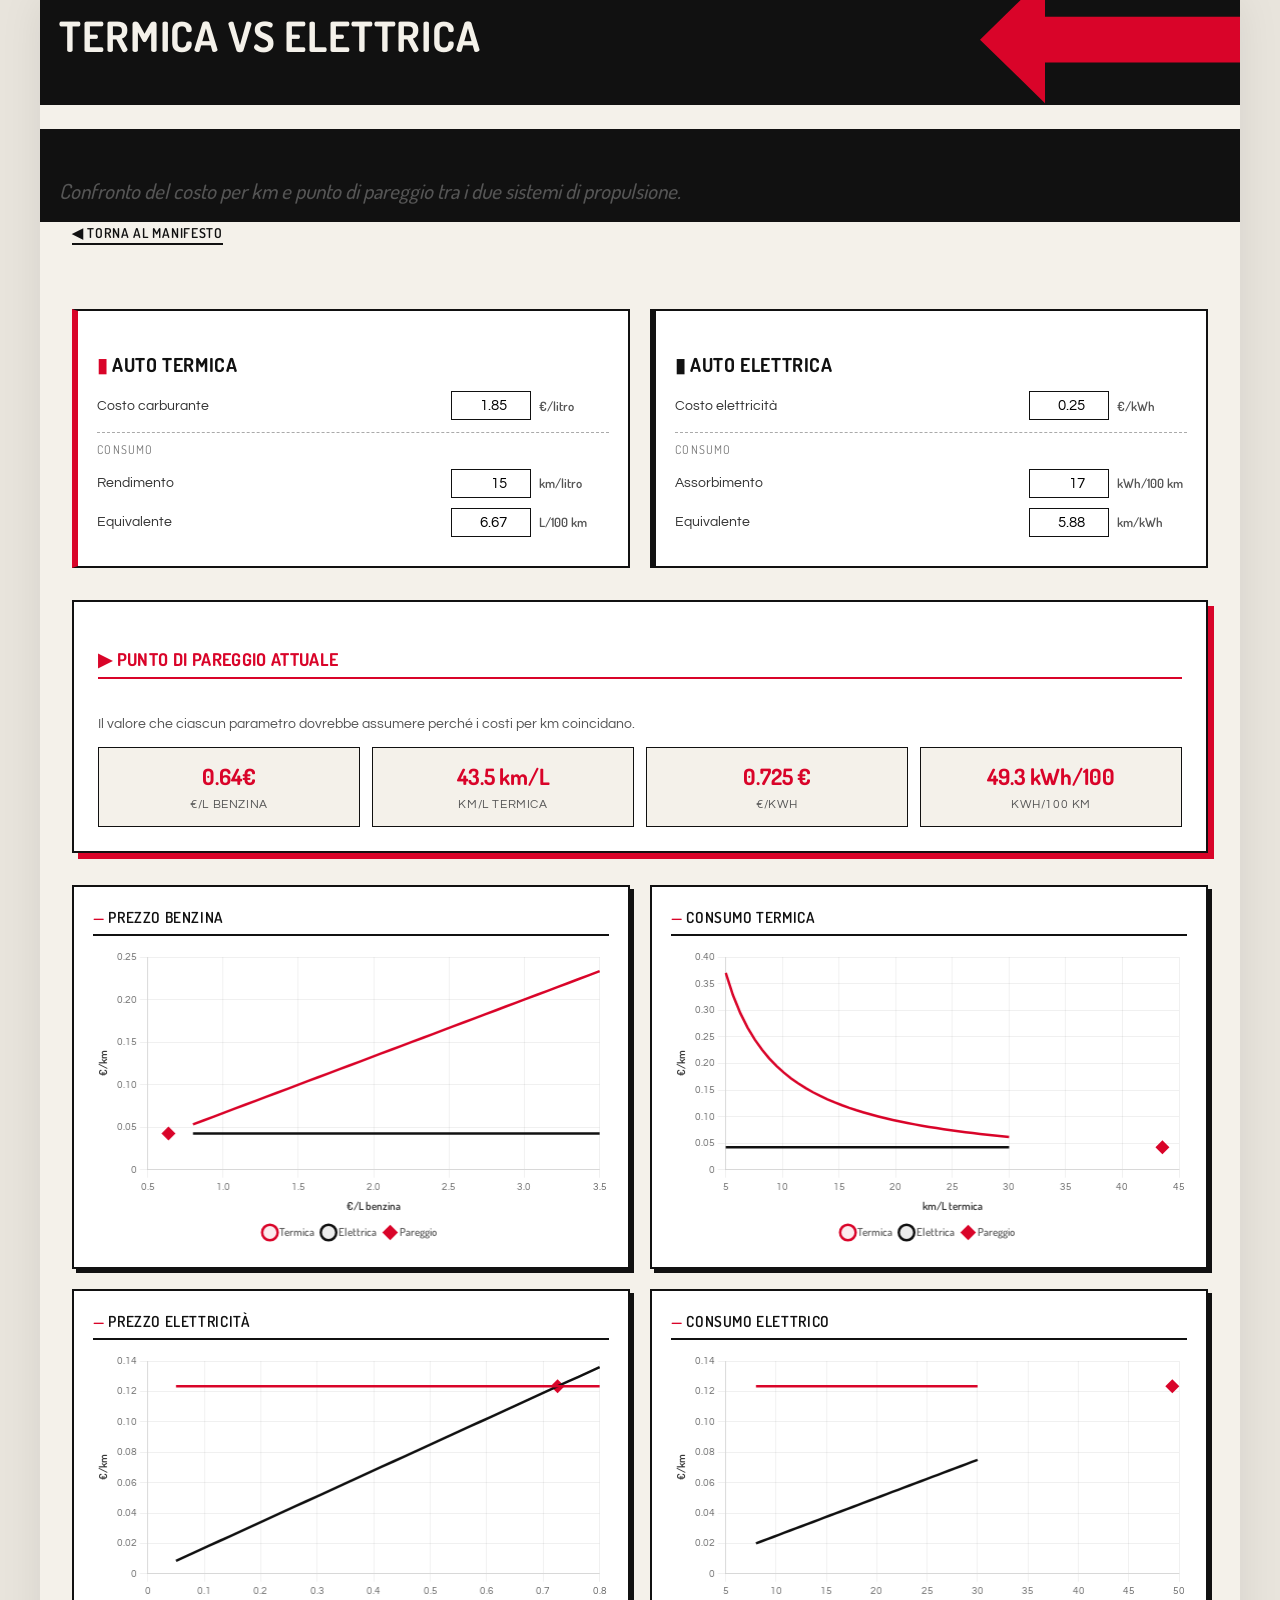
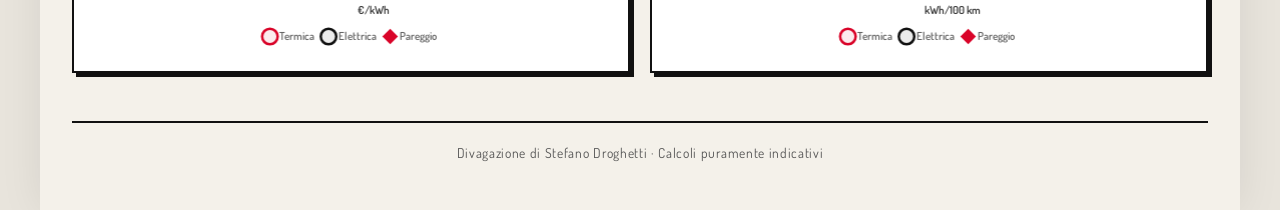
==== progetti/auto-elettriche/index.html @ 1bbe425d "Aggiunto comparatore termica vs elettrica nelle divagazioni" ====
<!DOCTYPE html>
<html lang="it">
<head>
<meta charset="UTF-8">
<meta name="viewport" content="width=device-width, initial-scale=1.0">
<title>Termica vs Elettrica — Divagazioni</title>
<meta name="description" content="Confronto del costo per km e punto di pareggio tra auto termica ed elettrica.">
<link rel="icon" type="image/png" href="/favicon.png">
<link rel="stylesheet" href="/style.css">

<style>
  /* === Font locali dal sito principale === */
  @font-face {
    font-family: 'Dosis';
    font-style: normal;
    font-weight: 600;
    src: url('/fonts/Dosis-SemiBold.ttf') format('truetype');
  }
  @font-face {
    font-family: 'Dosis';
    font-style: normal;
    font-weight: 700;
    src: url('/fonts/Dosis-Bold.ttf') format('truetype');
  }
  @font-face {
    font-family: 'Questrial';
    src: url('/fonts/Questrial-Regular.ttf') format('truetype');
  }

  /* === Base costruttivista === */
  * { box-sizing: border-box; margin: 0; padding: 0; }
  body {
    font-family: 'Questrial', sans-serif;
    background: #e8e4dc;
    color: #111;
    line-height: 1.45;
    padding: 0;
  }
  main {
    background: #f4f1ea;
    max-width: 1200px;
    margin: 0 auto;
    padding: 3rem 2rem;
    box-shadow: 0 0 40px rgba(0,0,0,0.08);
  }

  /* === Header costruttivista (banda nera + freccia rossa) === */
  .page-header {
    position: relative;
    background: #111;
    padding: 0.8em 1.2rem;
    margin: -3rem -2rem 0;
  }
  .page-header h1 {
    font-family: 'Dosis', sans-serif;
    font-weight: 700;
    color: #f4f1ea;
    font-size: clamp(1.6rem, 5vw, 2.6rem);
    text-transform: uppercase;
    letter-spacing: 0.02em;
    position: relative;
    z-index: 2;
  }
  .page-header .arrow {
    position: absolute;
    right: 0;
    top: 50%;
    transform: translateY(-50%);
    height: 160%;
    width: clamp(100px, 22vw, 260px);
    background: #d90429;
    clip-path: polygon(0 50%, 25% 0, 25% 32%, 100% 32%, 100% 68%, 25% 68%, 25% 100%);
    z-index: 1;
  }
  .page-header .rule {
    height: 7px;
    background: #111;
    margin: 1rem 0 1.2rem;
    margin-left: -2rem;
    margin-right: -2rem;
  }
  .page-header .tagline {
    font-family: 'Questrial', sans-serif;
    font-size: 1.05rem;
    color: #1a1a1a;
    border-left: 7px solid #d90429;
    padding-left: 1.1rem;
    margin: 1.5rem 0 0.5rem;
    max-width: 46em;
  }
  .back-link {
    display: inline-block;
    font-family: 'Dosis', sans-serif;
    font-weight: 600;
    text-transform: uppercase;
    font-size: 0.85rem;
    color: #111;
    text-decoration: none;
    border-bottom: 2px solid #111;
    margin-bottom: 2rem;
    letter-spacing: 0.05em;
  }
  .back-link:hover {
    background: #d90429;
    color: #fff;
    border-bottom-color: #d90429;
  }

  /* === Form inputs === */
  .inputs {
    display: grid;
    grid-template-columns: 1fr 1fr;
    gap: 20px;
    margin: 2rem 0;
  }
  .group {
    background: #fff;
    border: 2px solid #111;
    padding: 1.2rem;
    position: relative;
  }
  .group.termica { border-left: 6px solid #d90429; }
  .group.elettrica { border-left: 6px solid #111; }
  .group h3 {
    font-family: 'Dosis', sans-serif;
    font-weight: 700;
    font-size: 1.2rem;
    text-transform: uppercase;
    letter-spacing: 0.03em;
    margin-bottom: 1rem;
    color: #111;
  }
  .group.termica h3::before { content: "▮ "; color: #d90429; }
  .group.elettrica h3::before { content: "▮ "; color: #111; }

  .field {
    display: grid;
    grid-template-columns: 1fr auto auto;
    align-items: center;
    gap: 8px;
    margin: 10px 0;
  }
  .field label {
    font-size: 0.9rem;
    color: #333;
  }
  .field input {
    width: 80px;
    padding: 6px 8px;
    border: 1px solid #111;
    font-family: 'Questrial', sans-serif;
    font-size: 0.95rem;
    text-align: right;
    background: #fff;
  }
  .field input:focus {
    outline: 2px solid #d90429;
    outline-offset: 1px;
  }
  .field .unit {
    font-size: 0.8rem;
    color: #555;
    font-family: 'Dosis', sans-serif;
    font-weight: 600;
    min-width: 70px;
  }
  .field-sep {
    border-top: 1px dashed #aaa;
    margin: 12px 0 8px;
    padding-top: 8px;
    font-size: 0.75rem;
    color: #777;
    font-family: 'Dosis', sans-serif;
    text-transform: uppercase;
    letter-spacing: 0.1em;
  }

  /* === Break even === */
  .break-even {
    background: #fff;
    border: 2px solid #111;
    padding: 1.5rem;
    margin: 2rem 0;
    box-shadow: 6px 6px 0 #d90429;
  }
  .break-even h3 {
    font-family: 'Dosis', sans-serif;
    font-weight: 700;
    font-size: 1.1rem;
    text-transform: uppercase;
    margin-bottom: 1rem;
    padding-bottom: 0.5rem;
    border-bottom: 2px solid #d90429;
  }
  .break-even h3::before { content: "▶ "; color: #d90429; }
  .be-grid {
    display: grid;
    grid-template-columns: repeat(4, 1fr);
    gap: 12px;
  }
  .be-item {
    background: #f4f1ea;
    border: 1px solid #111;
    padding: 12px 8px;
    text-align: center;
  }
  .be-item .val {
    font-family: 'Dosis', sans-serif;
    font-weight: 700;
    font-size: 1.4rem;
    color: #d90429;
  }
  .be-item .lbl {
    font-size: 0.75rem;
    color: #555;
    margin-top: 4px;
    text-transform: uppercase;
    letter-spacing: 0.05em;
  }

  /* === Charts === */
  .charts {
    display: grid;
    grid-template-columns: 1fr 1fr;
    gap: 20px;
    margin-top: 2rem;
  }
  .chart-card {
    background: #fff;
    border: 2px solid #111;
    padding: 1.2rem;
    box-shadow: 4px 4px 0 #111;
  }
  .chart-card h4 {
    font-family: 'Dosis', sans-serif;
    font-weight: 600;
    font-size: 0.95rem;
    text-transform: uppercase;
    letter-spacing: 0.04em;
    margin-bottom: 12px;
    padding-bottom: 6px;
    border-bottom: 2px solid #111;
  }
  .chart-card h4::before { content: "— "; color: #d90429; }
  canvas { max-height: 300px; }

  /* === Footer === */
  .page-footer {
    margin-top: 3rem;
    padding-top: 1.2rem;
    border-top: 2px solid #111;
    font-size: 0.85rem;
    color: #555;
    font-family: 'Dosis', sans-serif;
    letter-spacing: 0.05em;
  }

  /* === Responsive === */
  @media (max-width: 800px) {
    main { padding: 2rem 1rem; }
    .page-header { margin: -2rem -1rem 0; }
    .page-header .rule { margin-left: -1rem; margin-right: -1rem; }
    .inputs, .charts { grid-template-columns: 1fr; }
    .be-grid { grid-template-columns: repeat(2, 1fr); }
  }
</style>
</head>
<body>

<main>
  <header class="page-header">
    <h1>Termica vs Elettrica</h1>
    <div class="arrow" aria-hidden="true"></div>
  </header>
  <div class="page-header rule" style="margin-top:0"></div>
  <p class="page-header tagline" style="margin-top:1.5rem">
    Confronto del costo per km e punto di pareggio tra i due sistemi di propulsione.
  </p>

  <a href="/" class="back-link">◀ Torna al manifesto</a>

  <div class="inputs">
    <div class="group termica">
      <h3>Auto termica</h3>
      <div class="field">
        <label>Costo carburante</label>
        <input type="number" id="prezzoBenzina" value="1.85" step="0.01" min="0">
        <span class="unit">€/litro</span>
      </div>
      <div class="field-sep">Consumo</div>
      <div class="field">
        <label>Rendimento</label>
        <input type="number" id="kmPerLitro" value="15" step="0.1" min="0.1">
        <span class="unit">km/litro</span>
      </div>
      <div class="field">
        <label>Equivalente</label>
        <input type="number" id="litriPer100" value="6.67" step="0.1" min="0.1">
        <span class="unit">L/100 km</span>
      </div>
    </div>

    <div class="group elettrica">
      <h3>Auto elettrica</h3>
      <div class="field">
        <label>Costo elettricità</label>
        <input type="number" id="prezzoKwh" value="0.25" step="0.01" min="0">
        <span class="unit">€/kWh</span>
      </div>
      <div class="field-sep">Consumo</div>
      <div class="field">
        <label>Assorbimento</label>
        <input type="number" id="kwhPer100" value="17" step="0.1" min="0.1">
        <span class="unit">kWh/100 km</span>
      </div>
      <div class="field">
        <label>Equivalente</label>
        <input type="number" id="kmPerKwh" value="5.88" step="0.01" min="0.01">
        <span class="unit">km/kWh</span>
      </div>
    </div>
  </div>

  <div class="break-even">
    <h3>Punto di pareggio attuale</h3>
    <p style="font-size:0.85rem; color:#555; margin-bottom:12px;">
      Il valore che ciascun parametro dovrebbe assumere perché i costi per km coincidano.
    </p>
    <div class="be-grid">
      <div class="be-item"><div class="val" id="bePrezzoBenzina">—</div><div class="lbl">€/L benzina</div></div>
      <div class="be-item"><div class="val" id="beConsumoBenzina">—</div><div class="lbl">km/L termica</div></div>
      <div class="be-item"><div class="val" id="bePrezzoKwh">—</div><div class="lbl">€/kWh</div></div>
      <div class="be-item"><div class="val" id="beConsumoKwh">—</div><div class="lbl">kWh/100 km</div></div>
    </div>
  </div>

  <div class="charts">
    <div class="chart-card"><h4>Prezzo benzina</h4><canvas id="chart1"></canvas></div>
    <div class="chart-card"><h4>Consumo termica</h4><canvas id="chart2"></canvas></div>
    <div class="chart-card"><h4>Prezzo elettricità</h4><canvas id="chart3"></canvas></div>
    <div class="chart-card"><h4>Consumo elettrico</h4><canvas id="chart4"></canvas></div>
  </div>

  <footer class="page-footer">
    Divagazione di Stefano Droghetti · Calcoli puramente indicativi
  </footer>
</main>

<script src="./chart.min.js"></script>
<script>
  // === Helpers di calcolo ===
  const costoKmTermica = (prezzo, kmL) => kmL > 0 ? prezzo / kmL : Infinity;
  const costoKmElettrica = (prezzo, kwh100) => (prezzo * kwh100) / 100;

  // Conversioni unità
  const kmL_to_L100 = v => v > 0 ? 100 / v : Infinity;
  const L100_to_kmL = v => v > 0 ? 100 / v : Infinity;
  const kwh100_to_kmKwh = v => v > 0 ? 100 / v : Infinity;
  const kmKwh_to_kwh100 = v => v > 0 ? 100 / v : Infinity;

  // Break-even: valore di X che eguaglia i costi
  function breakEven(paramName, p) {
    const cE = costoKmElettrica(p.prezzoKwh, p.kwh100);
    const cT = costoKmTermica(p.prezzoBenzina, p.kmPerLitro);
    switch (paramName) {
      case 'prezzoBenzina': return cE * p.kmPerLitro;
      case 'kmPerLitro':    return cE > 0 ? p.prezzoBenzina / cE : Infinity;
      case 'prezzoKwh':     return p.kwh100 > 0 ? (cT * 100) / p.kwh100 : Infinity;
      case 'kwh100':        return p.prezzoKwh > 0 ? (cT * 100) / p.prezzoKwh : Infinity;
    }
  }

  // === Lettura e sincronizzazione parametri ===
  const ids = ['prezzoBenzina', 'kmPerLitro', 'litriPer100', 'prezzoKwh', 'kwhPer100', 'kmPerKwh'];

  function leggiParametri() {
    return {
      prezzoBenzina: parseFloat(document.getElementById('prezzoBenzina').value) || 0,
      kmPerLitro:    parseFloat(document.getElementById('kmPerLitro').value) || 0,
      prezzoKwh:     parseFloat(document.getElementById('prezzoKwh').value) || 0,
      kwh100:        parseFloat(document.getElementById('kwhPer100').value) || 0,
    };
  }

  function sincronizzaUnita(changedId) {
    if (changedId === 'kmPerLitro') {
      const v = parseFloat(document.getElementById('kmPerLitro').value) || 0;
      document.getElementById('litriPer100').value = v > 0 ? (100 / v).toFixed(2) : '';
    } else if (changedId === 'litriPer100') {
      const v = parseFloat(document.getElementById('litriPer100').value) || 0;
      document.getElementById('kmPerLitro').value = v > 0 ? (100 / v).toFixed(2) : '';
    } else if (changedId === 'kwhPer100') {
      const v = parseFloat(document.getElementById('kwhPer100').value) || 0;
      document.getElementById('kmPerKwh').value = v > 0 ? (100 / v).toFixed(2) : '';
    } else if (changedId === 'kmPerKwh') {
      const v = parseFloat(document.getElementById('kmPerKwh').value) || 0;
      document.getElementById('kwhPer100').value = v > 0 ? (100 / v).toFixed(2) : '';
    }
  }

  // === Grafici ===
  const charts = {};
  const COLORS = {
    termica:  { line: '#d90429', fill: 'rgba(217,4,41,0.08)' },
    elettrica:{ line: '#111',    fill: 'rgba(17,17,17,0.08)' },
  };

  function creaChart(id, labelX) {
    const ctx = document.getElementById(id).getContext('2d');
    charts[id] = new Chart(ctx, {
      type: 'line',
      data: {
        datasets: [
          {
            label: 'Termica',
            borderColor: COLORS.termica.line,
            backgroundColor: COLORS.termica.fill,
            borderWidth: 2.5,
            pointRadius: 0,
            tension: 0,
            fill: false,
          },
          {
            label: 'Elettrica',
            borderColor: COLORS.elettrica.line,
            backgroundColor: COLORS.elettrica.fill,
            borderWidth: 2.5,
            pointRadius: 0,
            tension: 0,
            fill: false,
          },
          {
            label: 'Pareggio',
            borderColor: 'transparent',
            backgroundColor: '#d90429',
            pointRadius: 7,
            pointStyle: 'rectRot',
            showLine: false,
          }
        ]
      },
      options: {
        responsive: true,
        maintainAspectRatio: false,
        plugins: {
          legend: {
            position: 'bottom',
            labels: {
              font: { family: 'Dosis, sans-serif', size: 11, weight: '600' },
              usePointStyle: true,
              boxWidth: 8
            }
          },
          tooltip: {
            backgroundColor: '#111',
            titleFont: { family: 'Dosis, sans-serif' },
            bodyFont: { family: 'Questrial, sans-serif' },
            callbacks: {
              label: ctx => `${ctx.dataset.label}: ${ctx.parsed.y.toFixed(4)} €/km`
            }
          }
        },
        scales: {
          x: {
            type: 'linear',
            title: {
              display: true,
              text: labelX,
              font: { family: 'Dosis, sans-serif', size: 11, weight: '600' },
              color: '#333'
            },
            grid: { color: 'rgba(0,0,0,0.06)' },
            ticks: { font: { family: 'Questrial, sans-serif', size: 10 } }
          },
          y: {
            title: {
              display: true,
              text: '€/km',
              font: { family: 'Dosis, sans-serif', size: 11, weight: '600' },
              color: '#333'
            },
            beginAtZero: true,
            grid: { color: 'rgba(0,0,0,0.06)' },
            ticks: { font: { family: 'Questrial, sans-serif', size: 10 } }
          }
        }
      }
    });
  }

  creaChart('chart1', '€/L benzina');
  creaChart('chart2', 'km/L termica');
  creaChart('chart3', '€/kWh');
  creaChart('chart4', 'kWh/100 km');

  function linspace(a, b, n) {
    const arr = new Array(n);
    const step = (b - a) / (n - 1);
    for (let i = 0; i < n; i++) arr[i] = a + step * i;
    return arr;
  }

  function aggiornaChart(id, xs, yTerm, yElet, xBe, yBe) {
    const c = charts[id];
    c.data.datasets[0].data = xs.map((x, i) => ({ x, y: yTerm[i] }));
    c.data.datasets[1].data = xs.map((x, i) => ({ x, y: yElet[i] }));
    c.data.datasets[2].data = (isFinite(xBe) && isFinite(yBe)) ? [{ x: xBe, y: yBe }] : [];
    c.update('none');
  }

  function aggiorna() {
    const p = leggiParametri();
    const cE_fisso = costoKmElettrica(p.prezzoKwh, p.kwh100);
    const cT_fisso = costoKmTermica(p.prezzoBenzina, p.kmPerLitro);

    // 1) varia prezzo benzina
    const xs1 = linspace(0.8, 3.5, 40);
    const be1 = breakEven('prezzoBenzina', p);
    aggiornaChart('chart1', xs1,
      xs1.map(x => costoKmTermica(x, p.kmPerLitro)),
      xs1.map(() => cE_fisso),
      be1, cE_fisso);
    setText('bePrezzoBenzina', be1, '€', 2);

    // 2) varia km/L
    const xs2 = linspace(5, 30, 40);
    const be2 = breakEven('kmPerLitro', p);
    aggiornaChart('chart2', xs2,
      xs2.map(x => costoKmTermica(p.prezzoBenzina, x)),
      xs2.map(() => cE_fisso),
      be2, cE_fisso);
    setText('beConsumoBenzina', be2, ' km/L', 1);

    // 3) varia prezzo kWh
    const xs3 = linspace(0.05, 0.8, 40);
    const be3 = breakEven('prezzoKwh', p);
    aggiornaChart('chart3', xs3,
      xs3.map(() => cT_fisso),
      xs3.map(x => costoKmElettrica(x, p.kwh100)),
      be3, cT_fisso);
    setText('bePrezzoKwh', be3, ' €', 3);

    // 4) varia kWh/100km
    const xs4 = linspace(8, 30, 40);
    const be4 = breakEven('kwh100', p);
    aggiornaChart('chart4', xs4,
      xs4.map(() => cT_fisso),
      xs4.map(x => costoKmElettrica(p.prezzoKwh, x)),
      be4, cT_fisso);
    setText('beConsumoKwh', be4, ' kWh/100', 1);
  }

  function setText(id, value, suffix, decimals) {
    const el = document.getElementById(id);
    el.textContent = isFinite(value) ? value.toFixed(decimals) + suffix : '∞';
  }

  // === Event listeners ===
  ids.forEach(id => {
    document.getElementById(id).addEventListener('input', e => {
      sincronizzaUnita(id);
      aggiorna();
    });
  });

  aggiorna();
</script>

</body>
</html>
---- style.css ----
/* Reset e Base */
* { margin: 0; padding: 0; box-sizing: border-box; }

/* Font locali - sostituiscono Google Fonts */
@font-face {
    font-family: 'Dosis';
    font-style: normal;
    font-weight: 400;
    font-display: swap;
    src: url('/fonts/Dosis-Regular.ttf') format('truetype');
}

@font-face {
    font-family: 'Dosis';
    font-style: normal;
    font-weight: 500;
    font-display: swap;
    src: url('/fonts/Dosis-Medium.ttf') format('truetype');
}

@font-face {
    font-family: 'Dosis';
    font-style: normal;
    font-weight: 600;
    font-display: swap;
    src: url('/fonts/Dosis-SemiBold.ttf') format('truetype');
}

@font-face {
    font-family: 'Dosis';
    font-style: normal;
    font-weight: 700;
    font-display: swap;
    src: url('/fonts/Dosis-Bold.ttf') format('truetype');
}

@font-face {
    font-family: 'Questrial';
    font-style: normal;
    font-weight: 400;
    font-display: swap;
    src: url('/fonts/Questrial-Regular.ttf') format('truetype');
}

/* Sfondo della pagina (più scuro per creare il "frame") */
body {
    font-family: 'Questrial', sans-serif;
    background-color: #e8e4dc; /* Leggermente più scuro dell'attuale */
    color: #1a1a1a;
    line-height: 1.45;
    max-width: 1200px;
    margin: 0 auto;
    padding: 3rem 2rem;
}

/* Contenitore principale (la "colonna" del testo) */
main {
    background-color: #f4f1ea; /* Colore carta attuale */
    padding: 4rem 3rem;
    box-shadow: 0 0 40px rgba(0,0,0,0.08); /* Ombra leggera per stacco */
}

/* Tipografia */
h1, h2, h3 {
    font-family: 'Dosis', sans-serif;
    font-weight: 600; /* Manteniamo il peso elegante, non nerettone */
    text-transform: uppercase;
    letter-spacing: -0.01em; /* Kerning stretto */
    line-height: 1.1;
    color: #111;
}

h1 {
    font-size: clamp(2.6rem, 5.2vw, 4rem); /* +30% rispetto a prima */
    margin-bottom: 0.5rem;
}

h2 {
    font-size: 2.1rem; /* +30% rispetto a prima */
    margin-top: 2.5rem; 
    margin-bottom: 1rem;
    border-bottom: 2px solid #111;
    padding-bottom: 0.3rem;
    display: inline-block;
}

h3 {
    font-size: 1.4rem; /* +30% rispetto a prima */
    font-weight: 700;
    margin-top: 1.5rem;
    margin-bottom: 0.5rem;
    color: #d90429;
    letter-spacing: 0.02em;
}

.bio p {
    white-space: pre-line; /* Rispetta i ritorni a capo del testo */
    margin-bottom: 1.5rem;
}

p {
    white-space: pre-line;
    margin-bottom: 1rem;
}

.tagline {
    font-family: 'Dosis', sans-serif;
    font-size: 1.3rem;
    font-weight: 500;
    font-style: italic;
    color: #555;
    margin-bottom: 2rem;
    letter-spacing: 0;
}

.age {
    font-size: 0.9rem;
    color: #888;
    font-style: italic;
    margin-top: -0.5rem;
}

/* Sezioni specifiche */
.manifesto {
    border-left: 4px solid #d90429;
    padding-left: 1.5rem;
    margin: 2rem 0;
}

/* Stile Prompt (identico agli Eventi) */
.prompt-item {
    margin: 1.5rem 0;
    padding: 1.2rem;
    background-color: #fff;
    border: 2px solid #111;
    box-shadow: 4px 4px 0 #111;
    border-left: 4px solid #d90429; /* Dettaglio rosso */
}

.prompt-item h3 {
    margin-top: 0;
    margin-bottom: 0.8rem;
    font-size: 1.1rem;
    color: #d90429;
}

.prompt-box {
    background-color: transparent; /* Via il nero */
    padding: 0;
    border: none;
}

.prompt-box code {
    display: block;
    white-space: pre-wrap;
    color: #1a1a1a; /* Testo scuro */
    font-family: 'Courier New', monospace;
    font-size: 0.95rem;
    line-height: 1.5;
}

.prompt-desc {
    font-size: 0.95rem;
    color: #555;
    margin-bottom: 0.8rem;
    font-style: italic;
}

/* Liste e Link */
ul { list-style: none; padding-left: 0; }
li {
    margin-bottom: 0.8rem;
    font-size: 1.05rem;
    position: relative;
    padding-left: 1.2rem;
}
li::before {
    content: "■";
    color: #d90429;
    position: absolute;
    left: 0;
    font-size: 0.7rem;
    top: 0.35rem;
}

a {
    color: #111;
    text-decoration: none;
    border-bottom: 1px solid #111;
    transition: all 0.2s ease;
    font-weight: 700;
}
a:hover {
    background-color: #d90429;
    color: #fff;
    border-bottom-color: #d90429;
}

/* Eventi */
.event {
    margin: 1rem 0;
    padding: 1.2rem;
    background-color: #fff;
    border: 2px solid #111;
    box-shadow: 4px 4px 0 #111;
}
.event.future { border-left: 4px solid #d90429; }
.event.past { opacity: 0.5; box-shadow: none; border-style: dashed; }

/* Griglia Supporto */
.support-grid {
    display: grid;
    grid-template-columns: repeat(auto-fit, minmax(280px, 1fr));
    gap: 1.5rem;
    margin-top: 1.5rem;
}
.support-box {
    background-color: #fff;
    border: 2px solid #111;
    padding: 1.5rem;
    display: flex;
    flex-direction: column;
    gap: 0.8rem;
    transition: transform 0.2s ease;
    overflow: hidden;
}
.support-box:hover {
    transform: translate(-3px, -3px);
    box-shadow: 6px 6px 0 #111;
}
.support-box h3 {
    font-size: 1.3rem;
    color: #111;
    margin: 0;
    border-bottom: 2px solid #d90429;
    padding-bottom: 0.3rem;
}
.support-desc { font-size: 0.95rem; color: #555; flex-grow: 1; }
.support-link {
    display: inline-block;
    background-color: #111;
    color: #fff;
    padding: 0.6rem 1.2rem;
    text-align: center;
    border: none;
    text-decoration: none;
    font-family: 'Dosis', sans-serif;
    font-weight: 700;
    text-transform: uppercase;
    letter-spacing: 0.05em;
    font-size: 0.9rem;
}
.support-link:hover { background-color: #d90429; color: #fff; }
.support-iframe { width: 100%; display: flex; justify-content: center; }
.support-iframe iframe, .support-iframe form { max-width: 100%; border: none; }

/* Footer */
footer {
    margin-top: 4rem;
    padding-top: 1.5rem;
    border-top: 2px solid #111;
    font-size: 0.85rem;
    color: #555;
    text-align: center;
    font-family: 'Dosis', sans-serif;
    letter-spacing: 0.05em;
}

/* Scroll fluido */
html {
    scroll-behavior: smooth;
}

.site-nav ul {
    list-style: none;
    padding: 0;
    margin: 0;
}

.site-nav li {
    margin-bottom: 0.8rem;
    padding-left: 0;
    position: relative;
}

.site-nav li::before {
    content: none; /* Rimuove il quadratino rosso delle liste normali */
}

.site-nav a {
    font-family: 'Dosis', sans-serif;
    font-size: 12px;
    font-weight: 500;
    text-transform: uppercase;
    letter-spacing: 0.05em;
    color: #555;
    text-decoration: none;
    border-bottom: none;
    transition: all 0.2s ease;
    display: inline-block;
    padding-left: 0;
}

.site-nav a:hover {
    color: #d90429;
    padding-left: 8px;
    background-color: transparent;
}

/* Trattino rosso al hover */
.site-nav a::before {
    content: "—";
    color: #d90429;
    opacity: 0;
    margin-right: 4px;
    transition: opacity 0.2s ease;
}

.site-nav a:hover::before {
    opacity: 1;
}

/* =========================================
   MENU UNIVERSALE - Barra fissa in basso
   (desktop e mobile, stile banda da manifesto)
   ========================================= */
.site-nav {
    position: fixed;
    top: auto;
    bottom: 0;
    left: 0;
    right: 0;
    background-color: #111;
    border-top: 3px solid #d90429;  /* Il filetto rosso da poster */
    padding: 0.7rem 0;
    z-index: 1000;
    box-shadow: 0 -4px 14px rgba(0,0,0,0.25);
}

.site-nav ul {
    display: flex;
    flex-wrap: wrap;          /* I link vanno a capo invece di scorrere */
    justify-content: center;
    gap: 0.5rem 2.2rem;
    list-style: none;
    margin: 0 auto;
    padding: 0.4rem 1.5rem;
    max-width: 100%;
}

.site-nav ul::-webkit-scrollbar { display: none; }

.site-nav li {
    margin: 0;
    padding: 0;
    white-space: nowrap;
    flex-shrink: 0;
}

.site-nav li::before { content: none; }

.site-nav a {
    font-family: 'Dosis', sans-serif;
    font-size: 12px;
    font-weight: 600;
    text-transform: uppercase;
    letter-spacing: 0.1em;
    color: #f4f1ea;
    text-decoration: none;
    border-bottom: none;
    padding: 0;
    background: transparent;
}

.site-nav a::before { content: none; }

.site-nav a:hover {
    color: #d90429;
    background: transparent;
    padding: 0;
}

/* Spazio in fondo: la barra non deve coprire il footer */
body { padding-bottom: 4.5rem; }

}

/* Descrizioni sotto i link */
.link-desc {
    display: block;
    font-size: 0.9rem;
    color: #666;
    font-style: italic;
    margin-top: 0.3rem;
    font-weight: normal;
}

li a {
    font-weight: 700;
    text-decoration: none;
    border-bottom: 1px solid #111;
}

li a:hover {
    background-color: #d90429;
    color: #fff;
}

/* =========================================
   MOBILE - Rimuove il bordo scuro
   ========================================= */
@media (max-width: 768px) {
    body {
        background-color: #f4f1ea; /* Stesso colore del main, niente più bordo */
        padding-left: 0.5rem;
        padding-right: 0.5rem;
    }
    
    main {
        padding: 2rem 1rem; /* Riduci il padding su mobile */
    }
}

/* Descrizione piccola e giustificata nei box supporto */
.support-desc {
    font-family: 'Dosis', sans-serif;
    font-weight: 400;
    font-size: 0.75rem;
    line-height: 1.3;
    text-align: justify;
    hyphens: auto;
    color: #555;
    flex-grow: 1;
    margin: 0.5rem 0;
}

/* Hint per i box QR code */
.support-hint {
    font-size: 0.7rem;
    color: #d90429;
    font-style: italic;
    margin-top: 0.3rem;
}

/* Support box inner (per uniformare link e div) */
.support-box-inner {
    display: flex;
    flex-direction: column;
    gap: 0.5rem;
    height: 100%;
    text-decoration: none;
    color: inherit;
}

.support-box-inner:hover {
    color: inherit;
}

/* Modal per QR code */
.qrcode-modal {
    display: none;
    position: fixed;
    top: 0;
    left: 0;
    width: 100%;
    height: 100%;
    background-color: rgba(17, 17, 17, 0.9);
    z-index: 2000;
    justify-content: center;
    align-items: center;
    padding: 1rem;
}

.qrcode-modal.active {
    display: flex;
}

.modal-content {
    background-color: #f4f1ea;
    border: 3px solid #111;
    padding: 2rem;
    max-width: 400px;
    width: 100%;
    position: relative;
    box-shadow: 8px 8px 0 #d90429;
}

.modal-close {
    position: absolute;
    top: 0.5rem;
    right: 0.5rem;
    background: #111;
    color: #fff;
    border: none;
    width: 32px;
    height: 32px;
    font-size: 1.2rem;
    cursor: pointer;
    border-radius: 2px;
}

.modal-close:hover {
    background: #d90429;
}

.modal-content h3 {
    font-family: 'Dosis', sans-serif;
    font-size: 1.5rem;
    margin-bottom: 1.5rem;
    text-align: center;
    border-bottom: 2px solid #d90429;
    padding-bottom: 0.5rem;
}

.modal-qr-image {
    width: 100%;
    max-width: 300px;
    display: block;
    margin: 0 auto 1.5rem;
    border: 2px solid #111;
    background: #fff;
}

.modal-instructions {
    text-align: center;
    font-size: 0.9rem;
    color: #555;
    margin-bottom: 1rem;
}

.modal-mobile-hint {
    font-size: 0.75rem;
    color: #888;
    text-align: center;
    font-style: italic;
    border-top: 1px dashed #999;
    padding-top: 0.8rem;
    margin-top: 0.8rem;
}

/* === FIX LOGHI NEI BOX DI SUPPORTO === */
.support-logo {
    display: flex;
    justify-content: center;
    align-items: center;
    margin: 0.5rem 0 1rem;
}

/* Il CSS vince sugli attributi width/height in millimetri dentro l'SVG */
.support-logo svg {
    width: 96px;
    height: auto;
    max-width: 100%;
}

/* Il box intero è un link: neutralizza lo stile hover generico dei link
   (sfondo rosso e sottolineatura) che altrimenti sporca la descrizione */
a.support-box-inner,
a.support-box-inner:hover {
    background-color: transparent;
    color: inherit;
    border-bottom: none;
}

/* Loghi grandi: 80% della larghezza del box */
.support-logo svg {
    width: 80%;
    height: auto;
}

/* === SUPPORTO COMPATTO: sei tessere in una fila === */
.support-grid {
    grid-template-columns: repeat(auto-fit, minmax(150px, 1fr));
    gap: 1rem;
}

.support-box {
    padding: 0.9rem 0.7rem;
    gap: 0.5rem;
}

.support-box h3 {
    font-size: 1.05rem;
    padding-bottom: 0.3rem;
}

.support-logo {
    margin: 0.3rem 0 0.5rem;
}

.support-logo svg {
    width: 60%;
    max-width: 72px;
    height: auto;
}

.support-desc {
    font-size: 0.78rem;
    line-height: 1.35;
}

.support-hint {
    font-size: 0.72rem;
}

/* === RITOCCHI BOX SUPPORTO: titoli più piccoli, icone più grandi === */
.support-box h3 {
    font-size: 0.85rem;
    letter-spacing: 0.04em;
}

.support-logo svg {
    width: 80%;
    max-width: none;
    height: auto;
}

/* === TORNA SU: cuneo rosso costruttivista (cit. Lissitzky, 1919) === */
.back-to-top {
    position: fixed;
    right: 1.2rem;
    bottom: calc(var(--nav-h, 46px) + 14px);
    width: 46px;
    height: 40px;
    border: none;
    padding: 0;
    background: #d90429;
    clip-path: polygon(50% 0, 100% 100%, 0 100%);
    filter: drop-shadow(3px 3px 0 #111);
    cursor: pointer;
    opacity: 0;
    transform: translateY(14px);
    pointer-events: none;
    transition: opacity 0.3s ease, transform 0.3s ease;
    z-index: 999;
}
.back-to-top.visible {
    opacity: 0.92;
    transform: translateY(0);
    pointer-events: auto;
}
.back-to-top:hover,
.back-to-top:focus-visible {
    opacity: 1;
    transform: translateY(-4px);
}
@media (max-width: 768px) {
    .back-to-top { right: 0.8rem; width: 40px; height: 35px; }
}

/* === HEADER COSTRUTTIVISTA: banda nera + freccia rossa === */
.site-header {
    margin-bottom: 3rem;
}

.header-band {
    position: relative;
    background: #111;
    padding: 0.55em 1rem;
}

.header-band h1 {
    position: relative;
    z-index: 2;              /* il nome resta sopra la freccia */
    color: #f4f1ea;
    margin: 0;
    display: inline-block;
    font-size: clamp(2rem, 7vw, 4rem);
    line-height: 1.05;
}

/* La freccia: un solo div ritagliato a punta+asta */
.header-arrow {
    position: absolute;
    right: 0;
    top: 50%;
    transform: translateY(-50%);
    height: 170%;            /* sborda sopra e sotto la banda, come nello schizzo */
    width: clamp(140px, 34vw, 460px);
    background: #d90429;
    clip-path: polygon(0 50%, 32% 0, 32% 32%, 100% 32%, 100% 68%, 32% 68%, 32% 100%);
    z-index: 1;
}

/* Il filetto nero sotto la banda */
.header-rule {
    height: 7px;
    background: #111;
    width: clamp(180px, 46%, 560px);
    margin: 1rem 0 1.4rem 0.5rem;
}

/* Tagline col montante rosso, stile manifesto */
.site-header .tagline {
    font-family: 'Questrial', sans-serif;
    font-style: normal;
    font-size: clamp(1.05rem, 2.4vw, 1.45rem);
    color: #1a1a1a;
    border-left: 7px solid #d90429;
    padding-left: 1.1rem;
    margin: 0;
    max-width: 46em;
}

/* === FRECCIA v2: angolo 45°, sforo ridotto === */
.header-arrow {
    height: auto;
    aspect-ratio: 3.4;      /* altezza = larghezza / 3.4: angolo costante */
    width: clamp(160px, 30vw, 420px);
    clip-path: polygon(0 50%, 15% 0, 15% 32%, 100% 32%, 100% 68%, 15% 68%, 15% 100%);
}

/* === FILETTO NERO: più lungo === */
.header-rule {
    width: clamp(220px, 62%, 780px);
}


/* === FRECCIA v3: testa equilatera (60°), sorella del cuneo "top" === */
.header-arrow {
    height: auto;
    aspect-ratio: 3.464;
    width: clamp(160px, 30vw, 420px);
    clip-path: polygon(0 50%, 25% 0, 25% 32%, 100% 32%, 100% 68%, 25% 68%, 25% 100%);
}

/* === FRECCIA v4: più cicciotta, meno sforo === */
.header-arrow {
    height: 135%;              /* sfora solo del 17.5% sopra/sotto (era 35%) */
    width: clamp(140px, 26vw, 360px);  /* più piccola */
    clip-path: polygon(0 50%, 22% 0, 22% 22%, 100% 22%, 100% 78%, 22% 78%, 22% 100%);
    /* asta cicciotta: 22%/78% = 56% dell'altezza (era 36%) */
}

/* === Allinea le linee nere sopra/sotto la freccia al filetto (7px esatti) === */
.header-arrow {
    height: calc(100% + 14px);
}

/* === FRECCIA v5: ritorno alla versione "cicciotta" con linee nere visibili === */
.header-arrow {
    height: 135%;
    width: clamp(140px, 26vw, 360px);
    clip-path: polygon(0 50%, 22% 0, 22% 22%, 100% 22%, 100% 78%, 22% 78%, 22% 100%);
}

/* === FRECCIA v6: testa equilatera che sbuca, asta con 7px sopra/sotto === */
.header-arrow {
    height: calc(100% + 14px);
    width: clamp(140px, 26vw, 360px);
    clip-path: polygon(0 50%, 22% 0, 22% 22%, 100% 22%, 100% 78%, 22% 78%, 22% 100%);
}

/* === FILETTO NERO: tutta la larghezza, sotto la freccia === */
.header-rule {
    width: 100%;
    margin: 1rem 0 1.4rem 0;
    z-index: 0;
}

/* === MENU "BASE" DEL MANIFESTO === */
.site-nav {
    /* Centra la barra */
    left: 50% !important;
    transform: translateX(-50%) !important;
    /* Larghezza = colonna di testo + piccolo margine laterale */
    width: calc(100% - 2rem) !important;
    max-width: 1220px !important;
}

/* Su schermi grandi: la barra si allinea perfettamente ai bordi della colonna */
@media (min-width: 1240px) {
    .site-nav {
        width: calc(100% - 4rem) !important;
        max-width: 1200px !important;
    }
}

/* === Elenchi nella bio più compatti === */
.bio ul {
    margin: 0.5rem 0;
    padding-left: 1.5rem;
}
.bio li {
    margin: 0.2rem 0;
    line-height: 1.4;
}

/* === BOX PDF GUIDE STORICHE === */
.guide-intro {
    font-weight: 600;
    margin: 2rem 0 1rem 0;
    color: #1a1a1a;
}

.guide-grid {
    display: grid;
    grid-template-columns: repeat(auto-fill, minmax(280px, 1fr));
    gap: 1rem;
    margin-bottom: 2rem;
}

.guide-box {
    display: flex;
    flex-direction: column;
    align-items: flex-start;
    background-color: #f4f1ea;
    border: 1px solid #111;
    border-left: 5px solid #d90429;
    padding: 0.8rem 1rem;
    text-decoration: none;
    color: #1a1a1a;
    transition: transform 0.15s ease, box-shadow 0.15s ease;
    position: relative;
}

.guide-box:hover {
    transform: translateY(-2px);
    box-shadow: 4px 4px 0 #111;
    background-color: #fff;
}

.guide-icon {
    font-size: 1.4rem;
    margin-bottom: 0.3rem;
}

.guide-title {
    font-weight: 700;
    font-size: 0.95rem;
    color: #111;
    margin-bottom: 0.2rem;
}

.guide-desc {
    font-size: 0.8rem;
    color: #555;
    line-height: 1.3;
}

/* Su mobile: una colonna */
@media (max-width: 600px) {
    .guide-grid {
        grid-template-columns: 1fr;
    }
}

/* === Intro per i prompt === */
.prompt-intro {
    font-weight: 600;
    margin: 2.5rem 0 1rem 0;
    color: #1a1a1a;
}
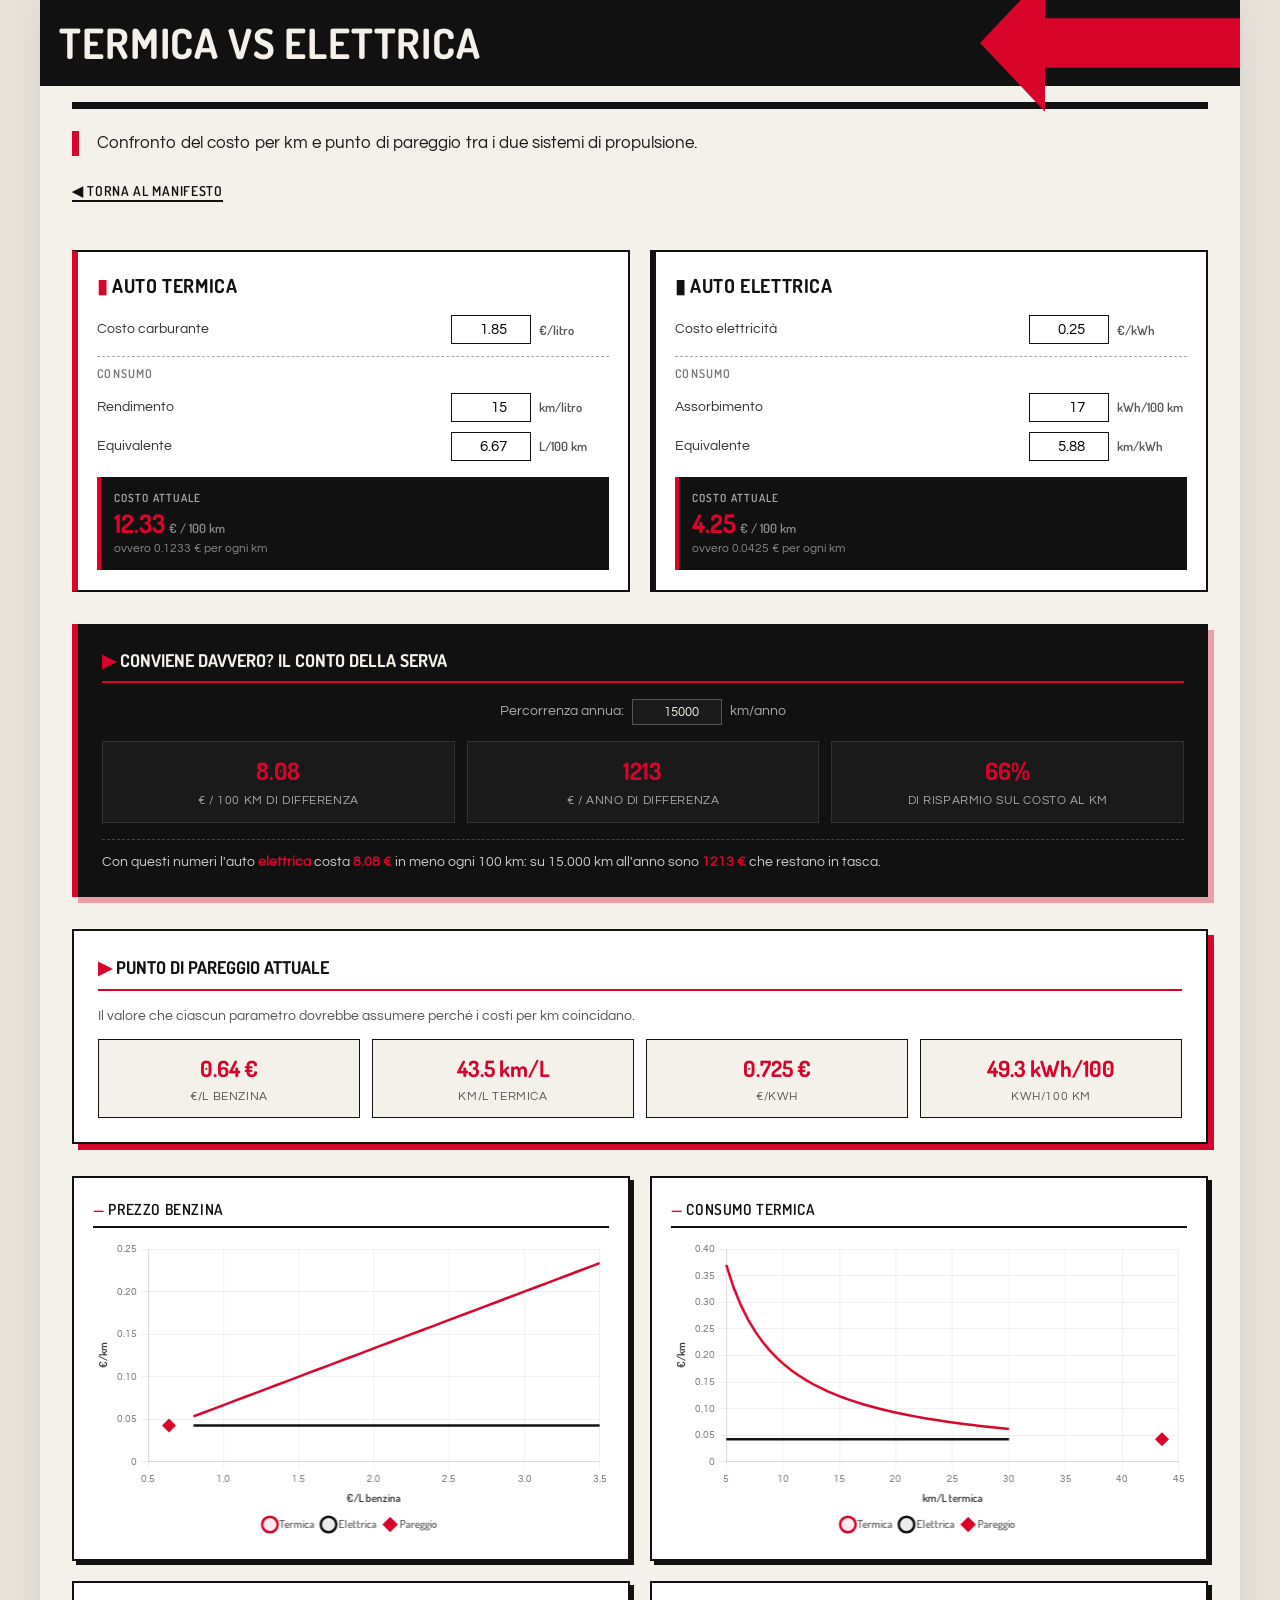
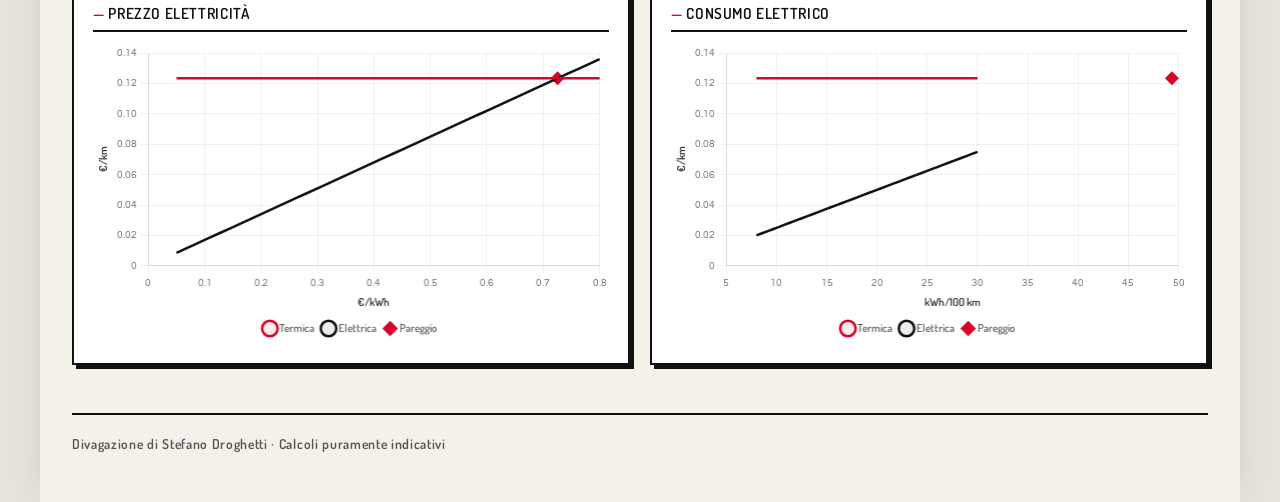
==== commit 218aa193: "Comparatore: costi per 100 km e conto della serva" ====
--- a/progetti/auto-elettriche/index.html
+++ b/progetti/auto-elettriche/index.html
@@ -6,7 +6,6 @@
 <title>Termica vs Elettrica — Divagazioni</title>
 <meta name="description" content="Confronto del costo per km e punto di pareggio tra auto termica ed elettrica.">
 <link rel="icon" type="image/png" href="/favicon.png">
-<link rel="stylesheet" href="/style.css">
 
 <style>
   /* === Font locali dal sito principale === */
@@ -34,7 +33,6 @@
     background: #e8e4dc;
     color: #111;
     line-height: 1.45;
-    padding: 0;
   }
   main {
     background: #f4f1ea;
@@ -72,20 +70,17 @@
     clip-path: polygon(0 50%, 25% 0, 25% 32%, 100% 32%, 100% 68%, 25% 68%, 25% 100%);
     z-index: 1;
   }
-  .page-header .rule {
+  .header-rule {
     height: 7px;
     background: #111;
-    margin: 1rem 0 1.2rem;
-    margin-left: -2rem;
-    margin-right: -2rem;
-  }
-  .page-header .tagline {
-    font-family: 'Questrial', sans-serif;
+    margin: 1rem 0 1.4rem;
+  }
+  .tagline {
     font-size: 1.05rem;
     color: #1a1a1a;
     border-left: 7px solid #d90429;
     padding-left: 1.1rem;
-    margin: 1.5rem 0 0.5rem;
+    margin: 0 0 1.5rem;
     max-width: 46em;
   }
   .back-link {
@@ -111,13 +106,12 @@
     display: grid;
     grid-template-columns: 1fr 1fr;
     gap: 20px;
-    margin: 2rem 0;
+    margin: 1rem 0 2rem;
   }
   .group {
     background: #fff;
     border: 2px solid #111;
     padding: 1.2rem;
-    position: relative;
   }
   .group.termica { border-left: 6px solid #d90429; }
   .group.elettrica { border-left: 6px solid #111; }
@@ -140,10 +134,7 @@
     gap: 8px;
     margin: 10px 0;
   }
-  .field label {
-    font-size: 0.9rem;
-    color: #333;
-  }
+  .field label { font-size: 0.9rem; color: #333; }
   .field input {
     width: 80px;
     padding: 6px 8px;
@@ -153,10 +144,7 @@
     text-align: right;
     background: #fff;
   }
-  .field input:focus {
-    outline: 2px solid #d90429;
-    outline-offset: 1px;
-  }
+  .field input:focus { outline: 2px solid #d90429; outline-offset: 1px; }
   .field .unit {
     font-size: 0.8rem;
     color: #555;
@@ -174,6 +162,112 @@
     text-transform: uppercase;
     letter-spacing: 0.1em;
   }
+
+  /* === Blocchi "costo attuale" nei due box === */
+  .cost-display {
+    margin-top: 1rem;
+    padding: 0.8rem;
+    background: #111;
+    border-left: 4px solid #d90429;
+  }
+  .cost-display .label {
+    font-family: 'Dosis', sans-serif;
+    font-size: 0.7rem;
+    text-transform: uppercase;
+    letter-spacing: 0.1em;
+    color: #aaa;
+    margin-bottom: 0.2rem;
+  }
+  .cost-display .value {
+    font-family: 'Dosis', sans-serif;
+    font-weight: 700;
+    font-size: 1.6rem;
+    color: #d90429;
+    line-height: 1.1;
+  }
+  .cost-display .value small {
+    font-size: 0.5em;
+    font-weight: 500;
+    color: #888;
+    margin-left: 0.3em;
+  }
+  .cost-display .sub {
+    font-size: 0.75rem;
+    color: #888;
+    margin-top: 0.2rem;
+  }
+
+  /* === Il conto della serva (risparmio) === */
+  .savings {
+    background: #111;
+    color: #f4f1ea;
+    padding: 1.5rem;
+    margin: 2rem 0;
+    border-left: 6px solid #d90429;
+    box-shadow: 6px 6px 0 rgba(217,4,41,0.35);
+  }
+  .savings h3 {
+    font-family: 'Dosis', sans-serif;
+    font-weight: 700;
+    font-size: 1.1rem;
+    text-transform: uppercase;
+    color: #f4f1ea;
+    border-bottom: 2px solid #d90429;
+    padding-bottom: 0.5rem;
+    margin-bottom: 1rem;
+  }
+  .savings h3::before { content: "▶ "; color: #d90429; }
+  .savings-km {
+    display: flex;
+    align-items: center;
+    justify-content: center;
+    gap: 8px;
+    margin-bottom: 1rem;
+    font-size: 0.85rem;
+    color: #aaa;
+  }
+  .savings-km input {
+    width: 90px;
+    padding: 5px 7px;
+    border: 1px solid #555;
+    background: #1a1a1a;
+    color: #f4f1ea;
+    font-family: 'Questrial', sans-serif;
+    text-align: right;
+  }
+  .savings-km input:focus { outline: 2px solid #d90429; outline-offset: 1px; }
+  .savings-grid {
+    display: grid;
+    grid-template-columns: repeat(3, 1fr);
+    gap: 12px;
+    margin-bottom: 1rem;
+  }
+  .savings-item {
+    background: #1a1a1a;
+    border: 1px solid #333;
+    padding: 12px 8px;
+    text-align: center;
+  }
+  .savings-item .val {
+    font-family: 'Dosis', sans-serif;
+    font-weight: 700;
+    font-size: 1.5rem;
+    color: #d90429;
+  }
+  .savings-item .lbl {
+    font-size: 0.72rem;
+    color: #aaa;
+    text-transform: uppercase;
+    letter-spacing: 0.05em;
+    margin-top: 4px;
+  }
+  .savings-note {
+    font-size: 0.9rem;
+    color: #ccc;
+    border-top: 1px dashed #444;
+    padding-top: 0.8rem;
+  }
+  .savings-note strong { color: #d90429; }
 
   /* === Break even === */
   .break-even {
@@ -259,9 +353,9 @@
   @media (max-width: 800px) {
     main { padding: 2rem 1rem; }
     .page-header { margin: -2rem -1rem 0; }
-    .page-header .rule { margin-left: -1rem; margin-right: -1rem; }
     .inputs, .charts { grid-template-columns: 1fr; }
     .be-grid { grid-template-columns: repeat(2, 1fr); }
+    .savings-grid { grid-template-columns: 1fr; }
   }
 </style>
 </head>
@@ -272,10 +366,8 @@
     <h1>Termica vs Elettrica</h1>
     <div class="arrow" aria-hidden="true"></div>
   </header>
-  <div class="page-header rule" style="margin-top:0"></div>
-  <p class="page-header tagline" style="margin-top:1.5rem">
-    Confronto del costo per km e punto di pareggio tra i due sistemi di propulsione.
-  </p>
+  <div class="header-rule" aria-hidden="true"></div>
+  <p class="tagline">Confronto del costo per km e punto di pareggio tra i due sistemi di propulsione.</p>
 
   <a href="/" class="back-link">◀ Torna al manifesto</a>
 
@@ -298,6 +390,11 @@
         <input type="number" id="litriPer100" value="6.67" step="0.1" min="0.1">
         <span class="unit">L/100 km</span>
       </div>
+      <div class="cost-display">
+        <div class="label">Costo attuale</div>
+        <div class="value"><span id="costo100Termica">—</span><small>€ / 100 km</small></div>
+        <div class="sub" id="costoKmTermica"></div>
+      </div>
     </div>
 
     <div class="group elettrica">
@@ -318,7 +415,27 @@
         <input type="number" id="kmPerKwh" value="5.88" step="0.01" min="0.01">
         <span class="unit">km/kWh</span>
       </div>
+      <div class="cost-display">
+        <div class="label">Costo attuale</div>
+        <div class="value"><span id="costo100Elettrica">—</span><small>€ / 100 km</small></div>
+        <div class="sub" id="costoKmElettrica"></div>
+      </div>
     </div>
+  </div>
+
+  <div class="savings">
+    <h3>Conviene davvero? Il conto della serva</h3>
+    <div class="savings-km">
+      <label for="kmAnno">Percorrenza annua:</label>
+      <input type="number" id="kmAnno" value="15000" step="500" min="0">
+      <span>km/anno</span>
+    </div>
+    <div class="savings-grid">
+      <div class="savings-item"><div class="val" id="delta100">—</div><div class="lbl">€ / 100 km di differenza</div></div>
+      <div class="savings-item"><div class="val" id="deltaAnno">—</div><div class="lbl">€ / anno di differenza</div></div>
+      <div class="savings-item"><div class="val" id="deltaPct">—</div><div class="lbl">di risparmio sul costo al km</div></div>
+    </div>
+    <p class="savings-note" id="savingsNote">Inserisci i valori per vedere il conto.</p>
   </div>
 
   <div class="break-even">
@@ -352,12 +469,6 @@
   const costoKmTermica = (prezzo, kmL) => kmL > 0 ? prezzo / kmL : Infinity;
   const costoKmElettrica = (prezzo, kwh100) => (prezzo * kwh100) / 100;
 
-  // Conversioni unità
-  const kmL_to_L100 = v => v > 0 ? 100 / v : Infinity;
-  const L100_to_kmL = v => v > 0 ? 100 / v : Infinity;
-  const kwh100_to_kmKwh = v => v > 0 ? 100 / v : Infinity;
-  const kmKwh_to_kwh100 = v => v > 0 ? 100 / v : Infinity;
-
   // Break-even: valore di X che eguaglia i costi
   function breakEven(paramName, p) {
     const cE = costoKmElettrica(p.prezzoKwh, p.kwh100);
@@ -371,7 +482,7 @@
   }
 
   // === Lettura e sincronizzazione parametri ===
-  const ids = ['prezzoBenzina', 'kmPerLitro', 'litriPer100', 'prezzoKwh', 'kwhPer100', 'kmPerKwh'];
+  const ids = ['prezzoBenzina', 'kmPerLitro', 'litriPer100', 'prezzoKwh', 'kwhPer100', 'kmPerKwh', 'kmAnno'];
 
   function leggiParametri() {
     return {
@@ -401,8 +512,8 @@
   // === Grafici ===
   const charts = {};
   const COLORS = {
-    termica:  { line: '#d90429', fill: 'rgba(217,4,41,0.08)' },
-    elettrica:{ line: '#111',    fill: 'rgba(17,17,17,0.08)' },
+    termica:   { line: '#d90429', fill: 'rgba(217,4,41,0.08)' },
+    elettrica: { line: '#111',    fill: 'rgba(17,17,17,0.08)' },
   };
 
   function creaChart(id, labelX) {
@@ -508,10 +619,69 @@
     c.update('none');
   }
 
+  // === Blocchi "costo attuale" ===
+  function setCostDisplay(id100, idKm, c) {
+    const el100 = document.getElementById(id100);
+    const elKm = document.getElementById(idKm);
+    if (isFinite(c)) {
+      el100.textContent = (c * 100).toFixed(2);
+      elKm.textContent = 'ovvero ' + c.toFixed(4) + ' € per ogni km';
+    } else {
+      el100.textContent = '∞';
+      elKm.textContent = 'controlla i valori inseriti';
+    }
+  }
+
+  // === Il conto della serva ===
+  function aggiornaRisparmio(cT, cE) {
+    const kmAnno = parseFloat(document.getElementById('kmAnno').value) || 0;
+    const v100 = document.getElementById('delta100');
+    const vAnno = document.getElementById('deltaAnno');
+    const vPct = document.getElementById('deltaPct');
+    const note = document.getElementById('savingsNote');
+
+    if (!isFinite(cT) || !isFinite(cE)) {
+      v100.textContent = '—'; vAnno.textContent = '—'; vPct.textContent = '—';
+      note.textContent = 'Inserisci valori validi per entrambi i sistemi per vedere il conto.';
+      return;
+    }
+
+    const delta = cT - cE; // positivo => l'elettrica costa meno
+    const d100 = Math.abs(delta) * 100;
+    const dAnno = Math.abs(delta) * kmAnno;
+    const base = Math.max(cT, cE);
+    const pct = base > 0 ? (Math.abs(delta) / base) * 100 : 0;
+
+    v100.textContent = d100.toFixed(2);
+    vAnno.textContent = dAnno.toFixed(0);
+    vPct.textContent = pct.toFixed(0) + '%';
+
+    const kmFmt = kmAnno.toLocaleString('it-IT');
+    if (d100 < 0.005) {
+      note.textContent = 'Pareggio perfetto: con questi numeri i due sistemi costano esattamente uguale. Quasi un caso da studiare!';
+    } else if (delta > 0) {
+      note.innerHTML = 'Con questi numeri l\'auto <strong>elettrica</strong> costa <strong>' + d100.toFixed(2) +
+        ' €</strong> in meno ogni 100 km: su ' + kmFmt + ' km all\'anno sono <strong>' + dAnno.toFixed(0) +
+        ' €</strong> che restano in tasca.';
+    } else {
+      note.innerHTML = 'Con questi numeri l\'auto <strong>termica</strong> costa <strong>' + d100.toFixed(2) +
+        ' €</strong> in meno ogni 100 km: su ' + kmFmt + ' km all\'anno l\'elettrica chiederebbe <strong>' + dAnno.toFixed(0) +
+        ' €</strong> in più.';
+    }
+  }
+
+  // === Aggiornamento generale ===
   function aggiorna() {
     const p = leggiParametri();
-    const cE_fisso = costoKmElettrica(p.prezzoKwh, p.kwh100);
-    const cT_fisso = costoKmTermica(p.prezzoBenzina, p.kmPerLitro);
+    const cT = costoKmTermica(p.prezzoBenzina, p.kmPerLitro);
+    const cE = costoKmElettrica(p.prezzoKwh, p.kwh100);
+
+    setCostDisplay('costo100Termica', 'costoKmTermica', cT);
+    setCostDisplay('costo100Elettrica', 'costoKmElettrica', cE);
+    aggiornaRisparmio(cT, cE);
+
+    const cE_fisso = cE;
+    const cT_fisso = cT;
 
     // 1) varia prezzo benzina
     const xs1 = linspace(0.8, 3.5, 40);
@@ -520,7 +690,7 @@
       xs1.map(x => costoKmTermica(x, p.kmPerLitro)),
       xs1.map(() => cE_fisso),
       be1, cE_fisso);
-    setText('bePrezzoBenzina', be1, '€', 2);
+    setText('bePrezzoBenzina', be1, ' €', 2);
 
     // 2) varia km/L
     const xs2 = linspace(5, 30, 40);
@@ -557,7 +727,7 @@
 
   // === Event listeners ===
   ids.forEach(id => {
-    document.getElementById(id).addEventListener('input', e => {
+    document.getElementById(id).addEventListener('input', () => {
       sincronizzaUnita(id);
       aggiorna();
     });
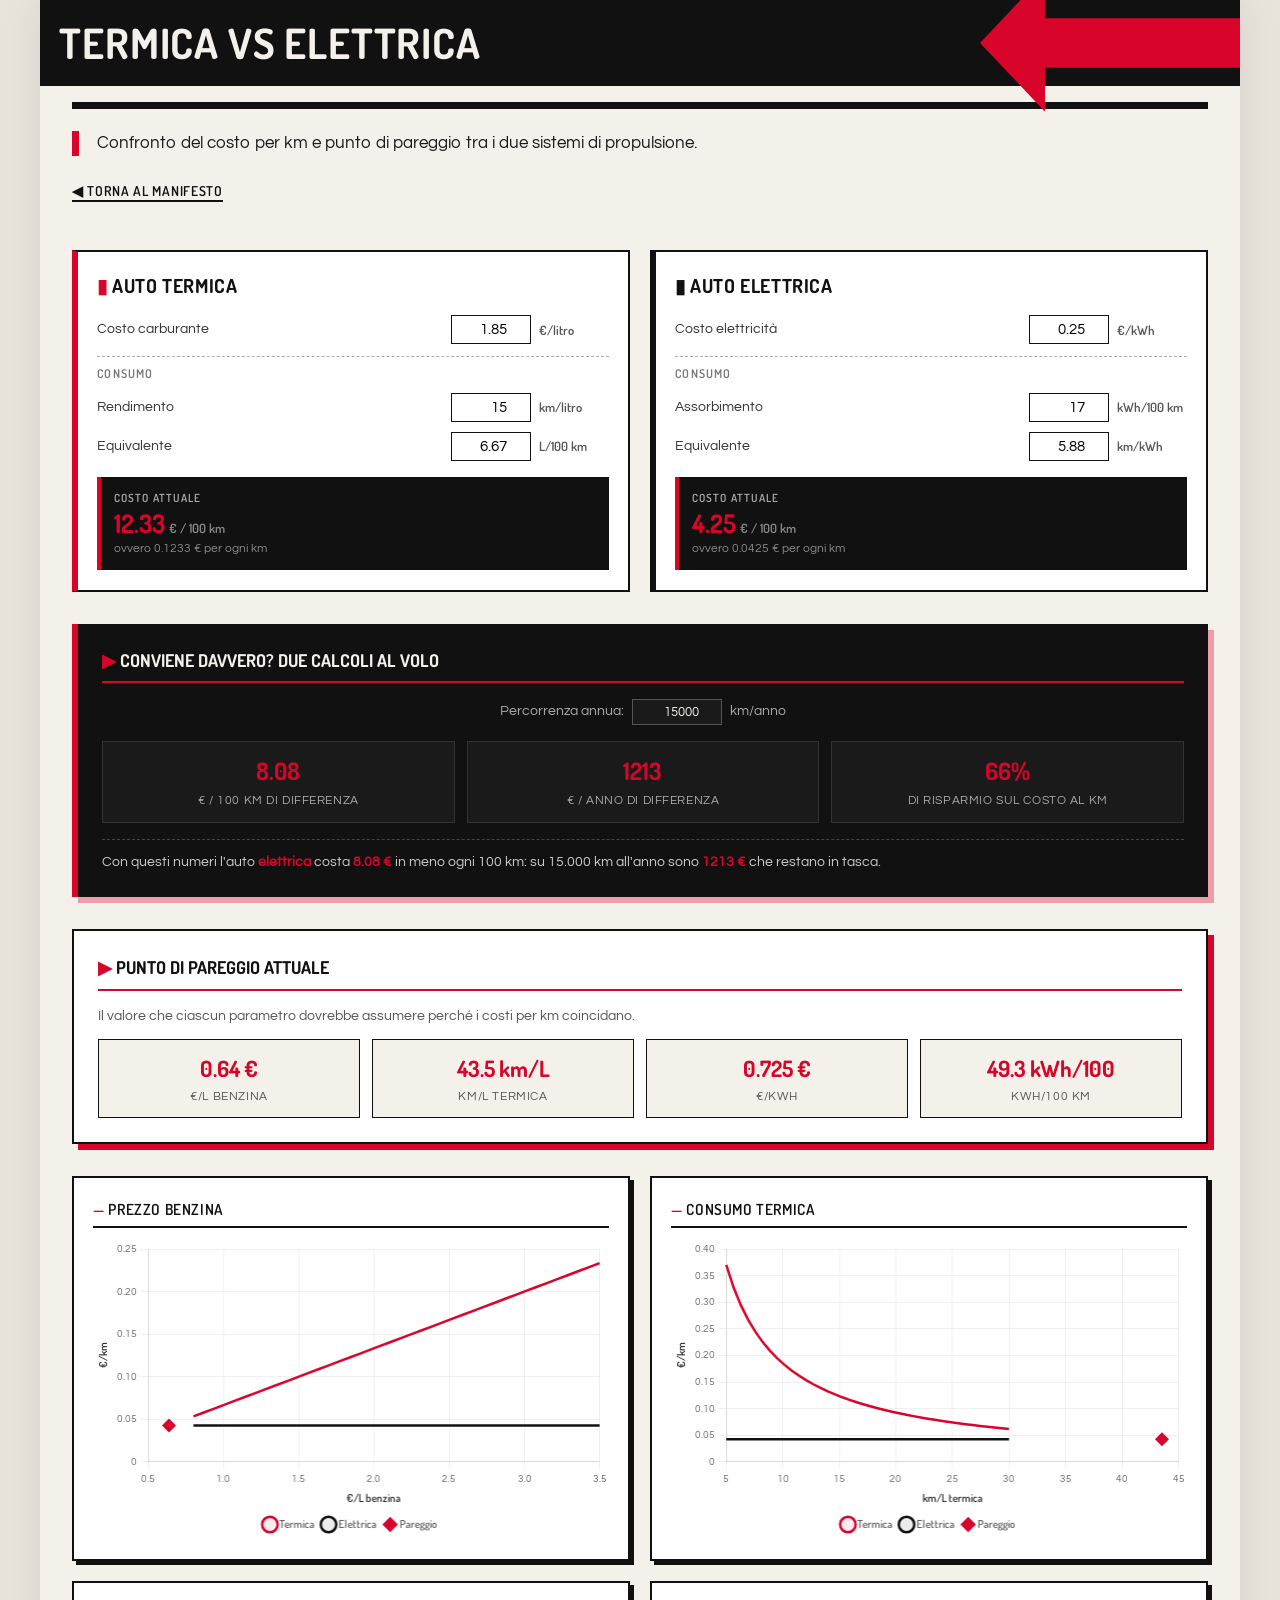
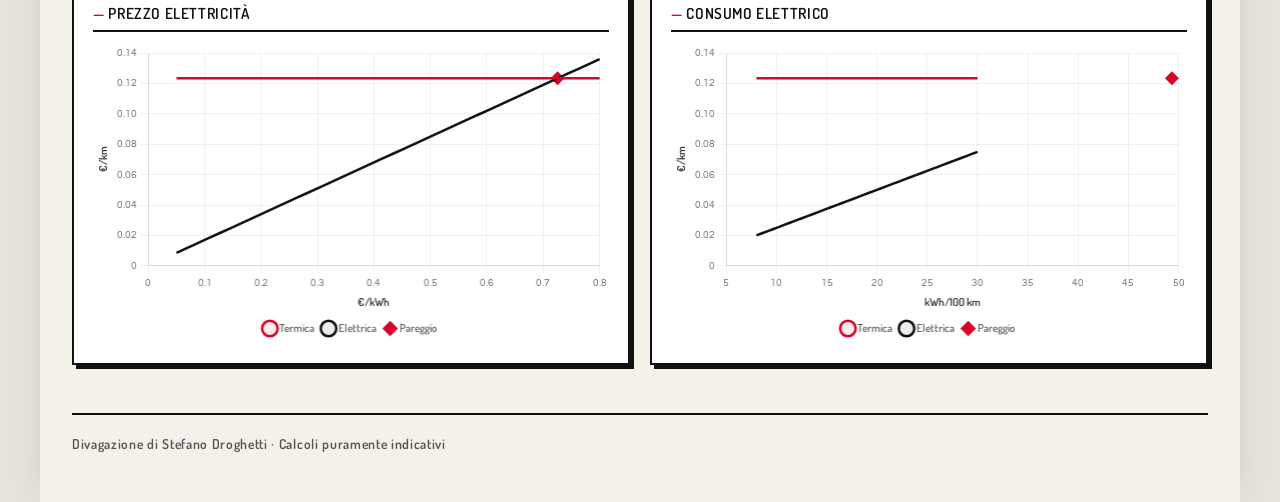
==== commit d678b7a2: "Sostituita espressione problematica con una più consona al tono del sito e all'italiano inclusivo" ====
--- a/progetti/auto-elettriche/index.html
+++ b/progetti/auto-elettriche/index.html
@@ -424,7 +424,7 @@
   </div>
 
   <div class="savings">
-    <h3>Conviene davvero? Il conto della serva</h3>
+    <h3>Conviene davvero? Due calcoli al volo</h3>
     <div class="savings-km">
       <label for="kmAnno">Percorrenza annua:</label>
       <input type="number" id="kmAnno" value="15000" step="500" min="0">
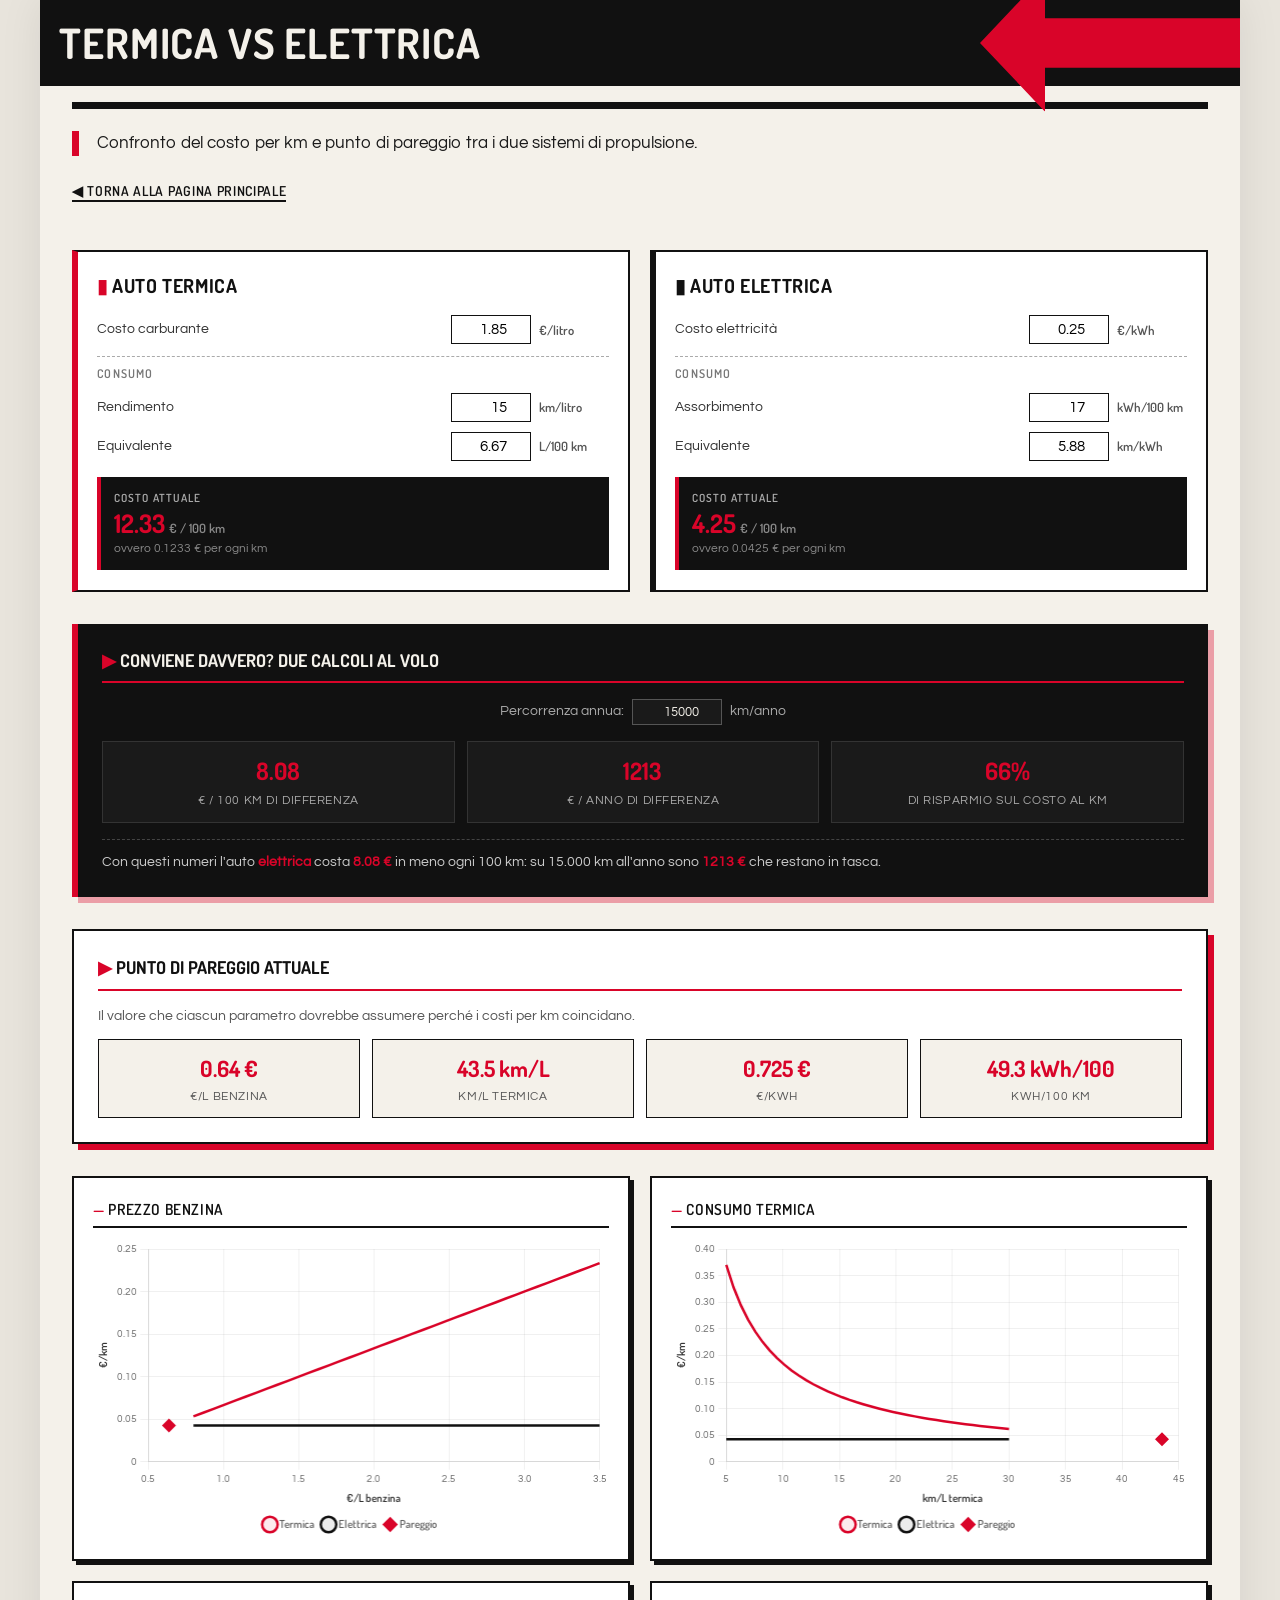
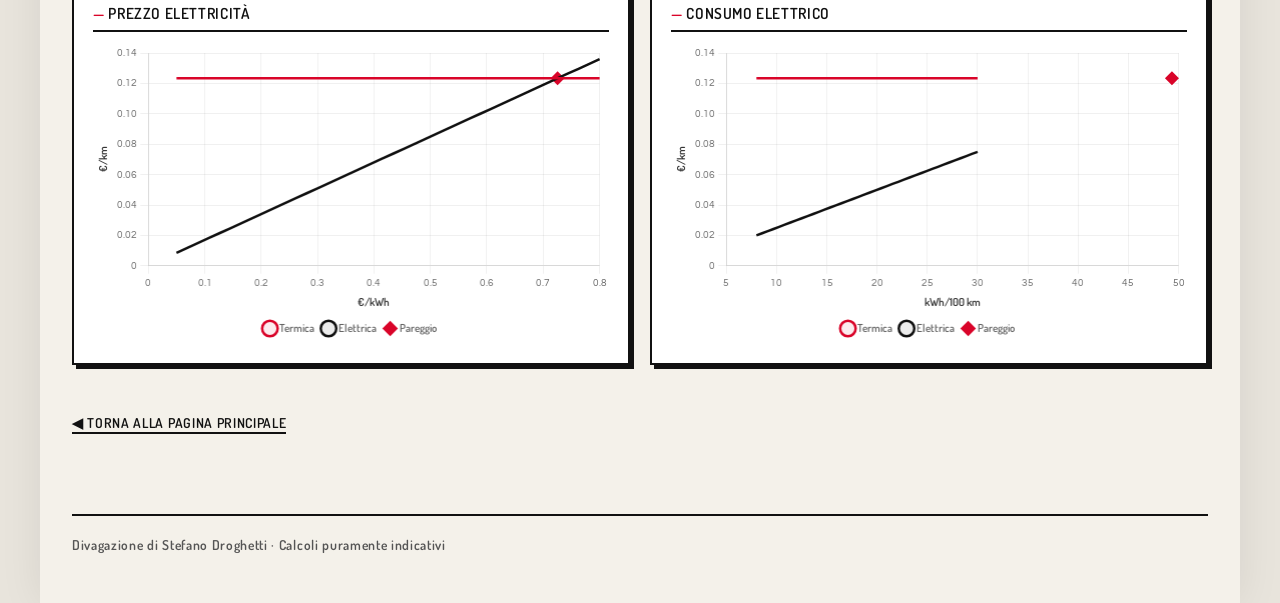
==== commit c27799cf: "Piccole correzioni per chiarire concetti, aggiunto link  alla home page in fondo alla pagina del con" ====
--- a/progetti/auto-elettriche/index.html
+++ b/progetti/auto-elettriche/index.html
@@ -369,7 +369,7 @@
   <div class="header-rule" aria-hidden="true"></div>
   <p class="tagline">Confronto del costo per km e punto di pareggio tra i due sistemi di propulsione.</p>
 
-  <a href="/" class="back-link">◀ Torna al manifesto</a>
+  <a href="/" class="back-link">◀ Torna alla pagina principale</a>
 
   <div class="inputs">
     <div class="group termica">
@@ -457,6 +457,9 @@
     <div class="chart-card"><h4>Prezzo elettricità</h4><canvas id="chart3"></canvas></div>
     <div class="chart-card"><h4>Consumo elettrico</h4><canvas id="chart4"></canvas></div>
   </div>
+  
+  <br><br>
+  <a href="/" class="back-link">◀ Torna alla pagina principale</a>
 
   <footer class="page-footer">
     Divagazione di Stefano Droghetti · Calcoli puramente indicativi
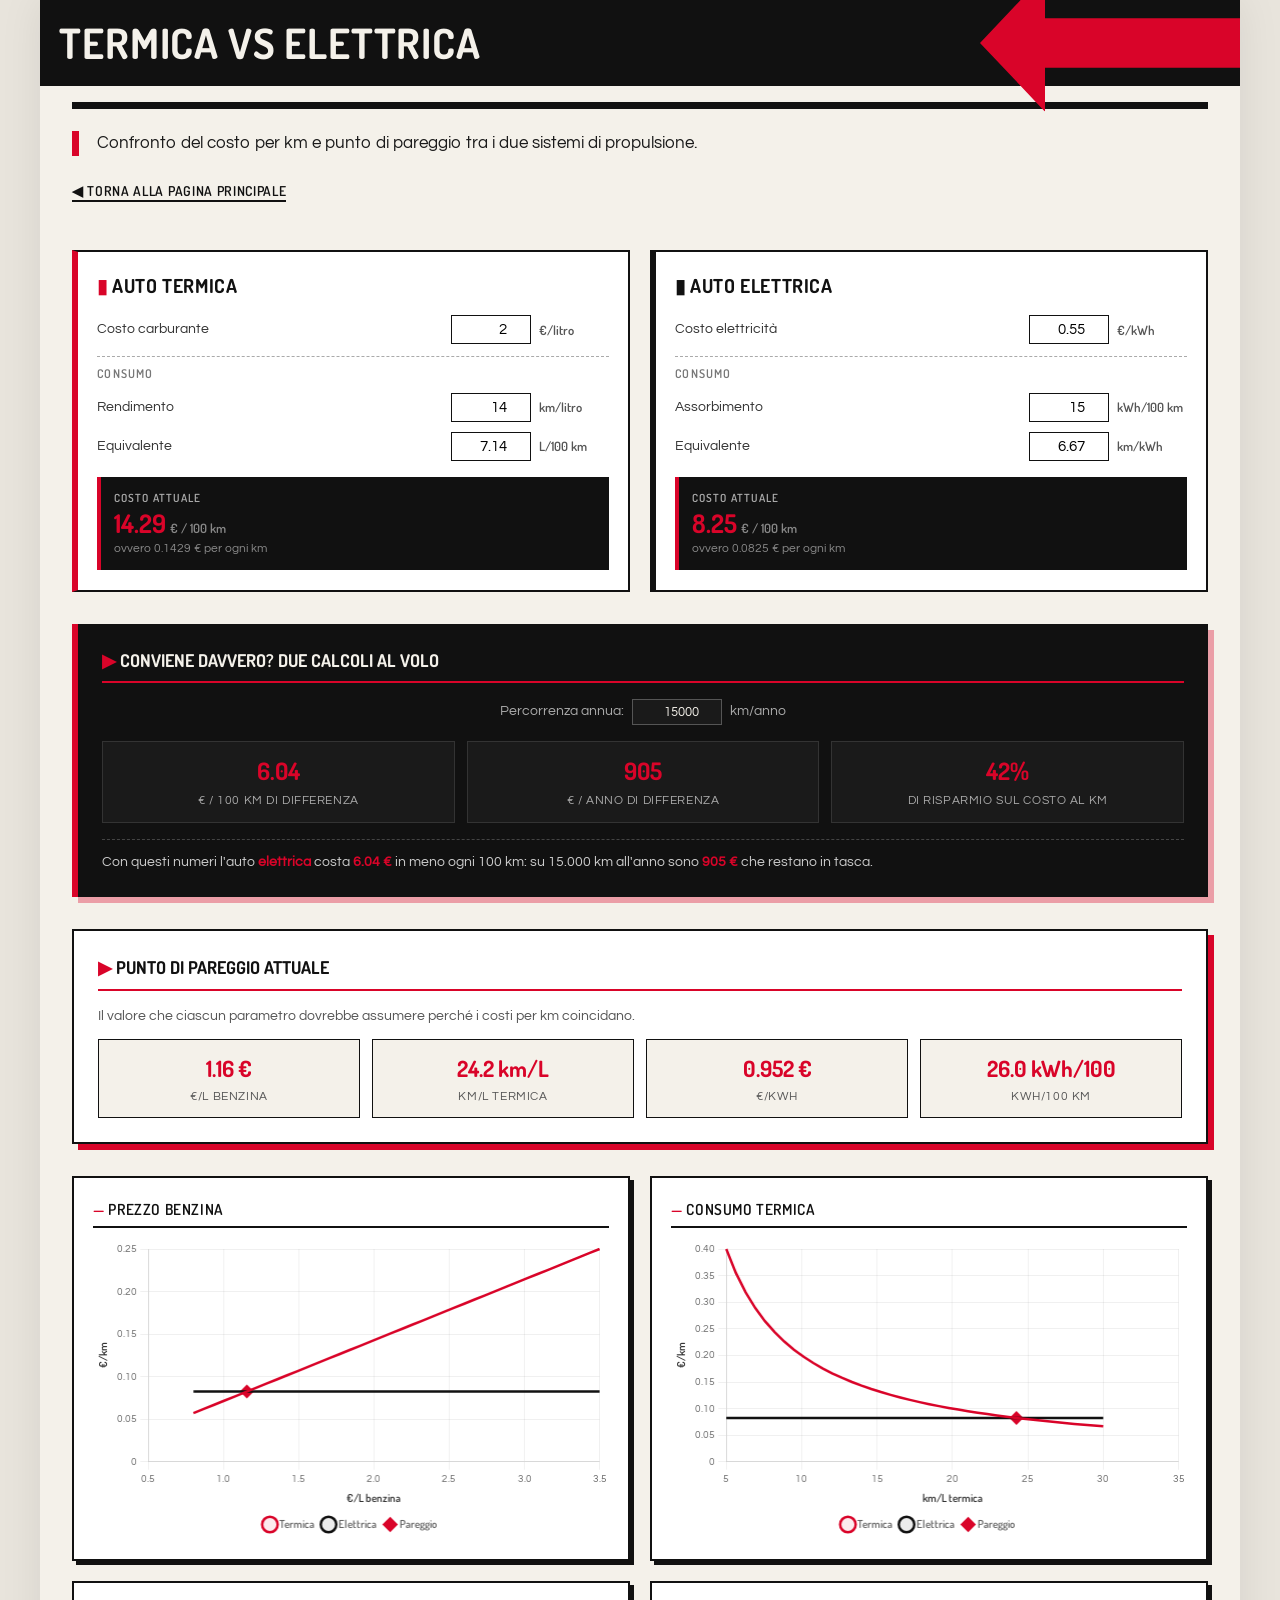
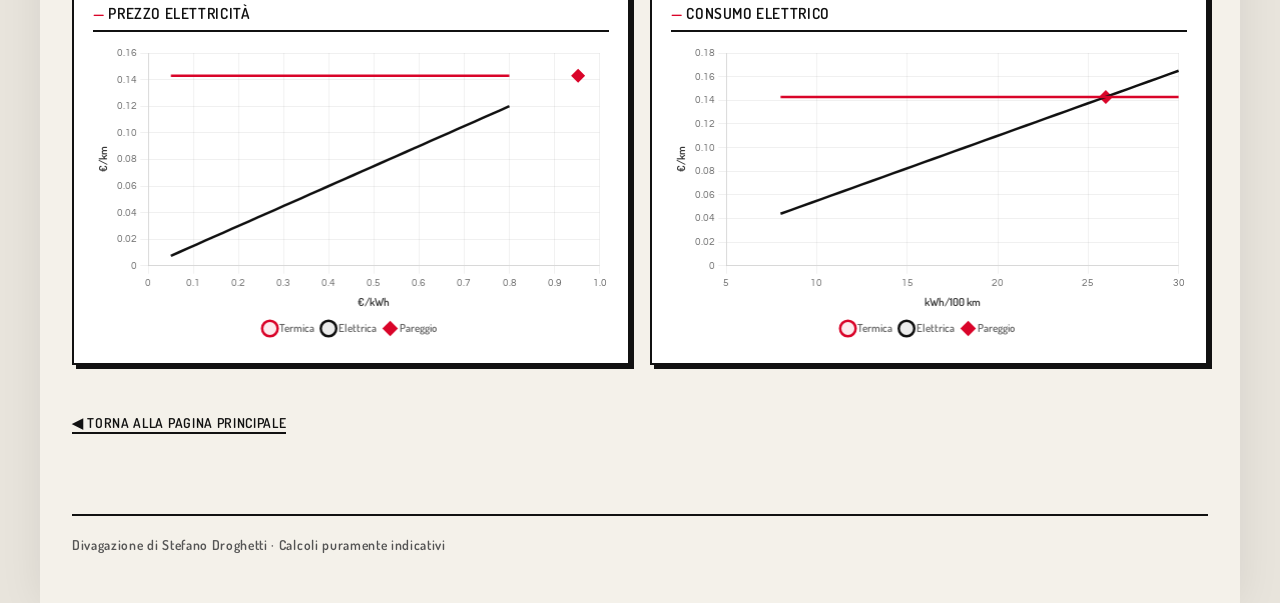
==== commit 60d31d96: "Update from dashboard - 2026-10-14" ====
--- a/progetti/auto-elettriche/index.html
+++ b/progetti/auto-elettriche/index.html
@@ -376,18 +376,18 @@
       <h3>Auto termica</h3>
       <div class="field">
         <label>Costo carburante</label>
-        <input type="number" id="prezzoBenzina" value="1.85" step="0.01" min="0">
+        <input type="number" id="prezzoBenzina" value="2" step="0.01" min="0">
         <span class="unit">€/litro</span>
       </div>
       <div class="field-sep">Consumo</div>
       <div class="field">
         <label>Rendimento</label>
-        <input type="number" id="kmPerLitro" value="15" step="0.1" min="0.1">
+        <input type="number" id="kmPerLitro" value="14" step="0.1" min="0.1">
         <span class="unit">km/litro</span>
       </div>
       <div class="field">
         <label>Equivalente</label>
-        <input type="number" id="litriPer100" value="6.67" step="0.1" min="0.1">
+        <input type="number" id="litriPer100" value="7.14" step="0.1" min="0.1">
         <span class="unit">L/100 km</span>
       </div>
       <div class="cost-display">
@@ -401,18 +401,18 @@
       <h3>Auto elettrica</h3>
       <div class="field">
         <label>Costo elettricità</label>
-        <input type="number" id="prezzoKwh" value="0.25" step="0.01" min="0">
+        <input type="number" id="prezzoKwh" value="0.55" step="0.01" min="0">
         <span class="unit">€/kWh</span>
       </div>
       <div class="field-sep">Consumo</div>
       <div class="field">
         <label>Assorbimento</label>
-        <input type="number" id="kwhPer100" value="17" step="0.1" min="0.1">
+        <input type="number" id="kwhPer100" value="15" step="0.1" min="0.1">
         <span class="unit">kWh/100 km</span>
       </div>
       <div class="field">
         <label>Equivalente</label>
-        <input type="number" id="kmPerKwh" value="5.88" step="0.01" min="0.01">
+        <input type="number" id="kmPerKwh" value="6.67" step="0.01" min="0.01">
         <span class="unit">km/kWh</span>
       </div>
       <div class="cost-display">
